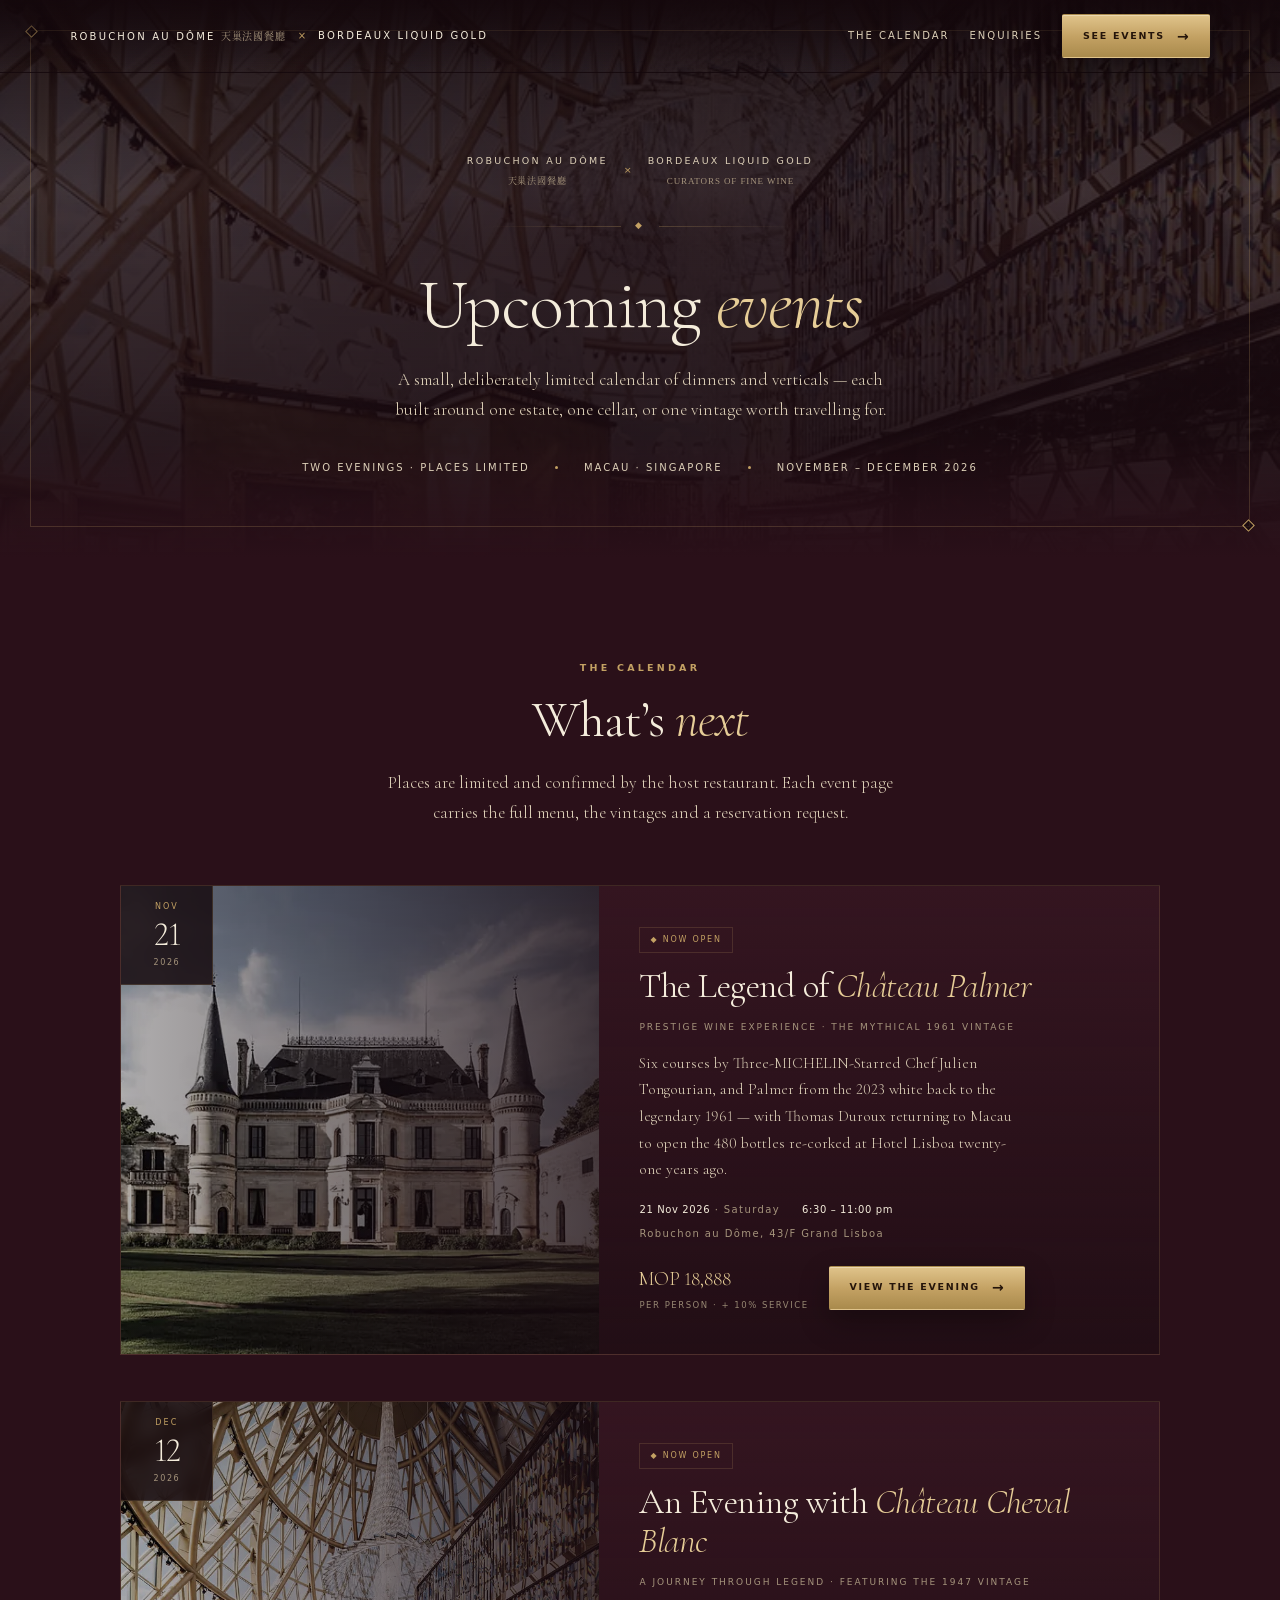
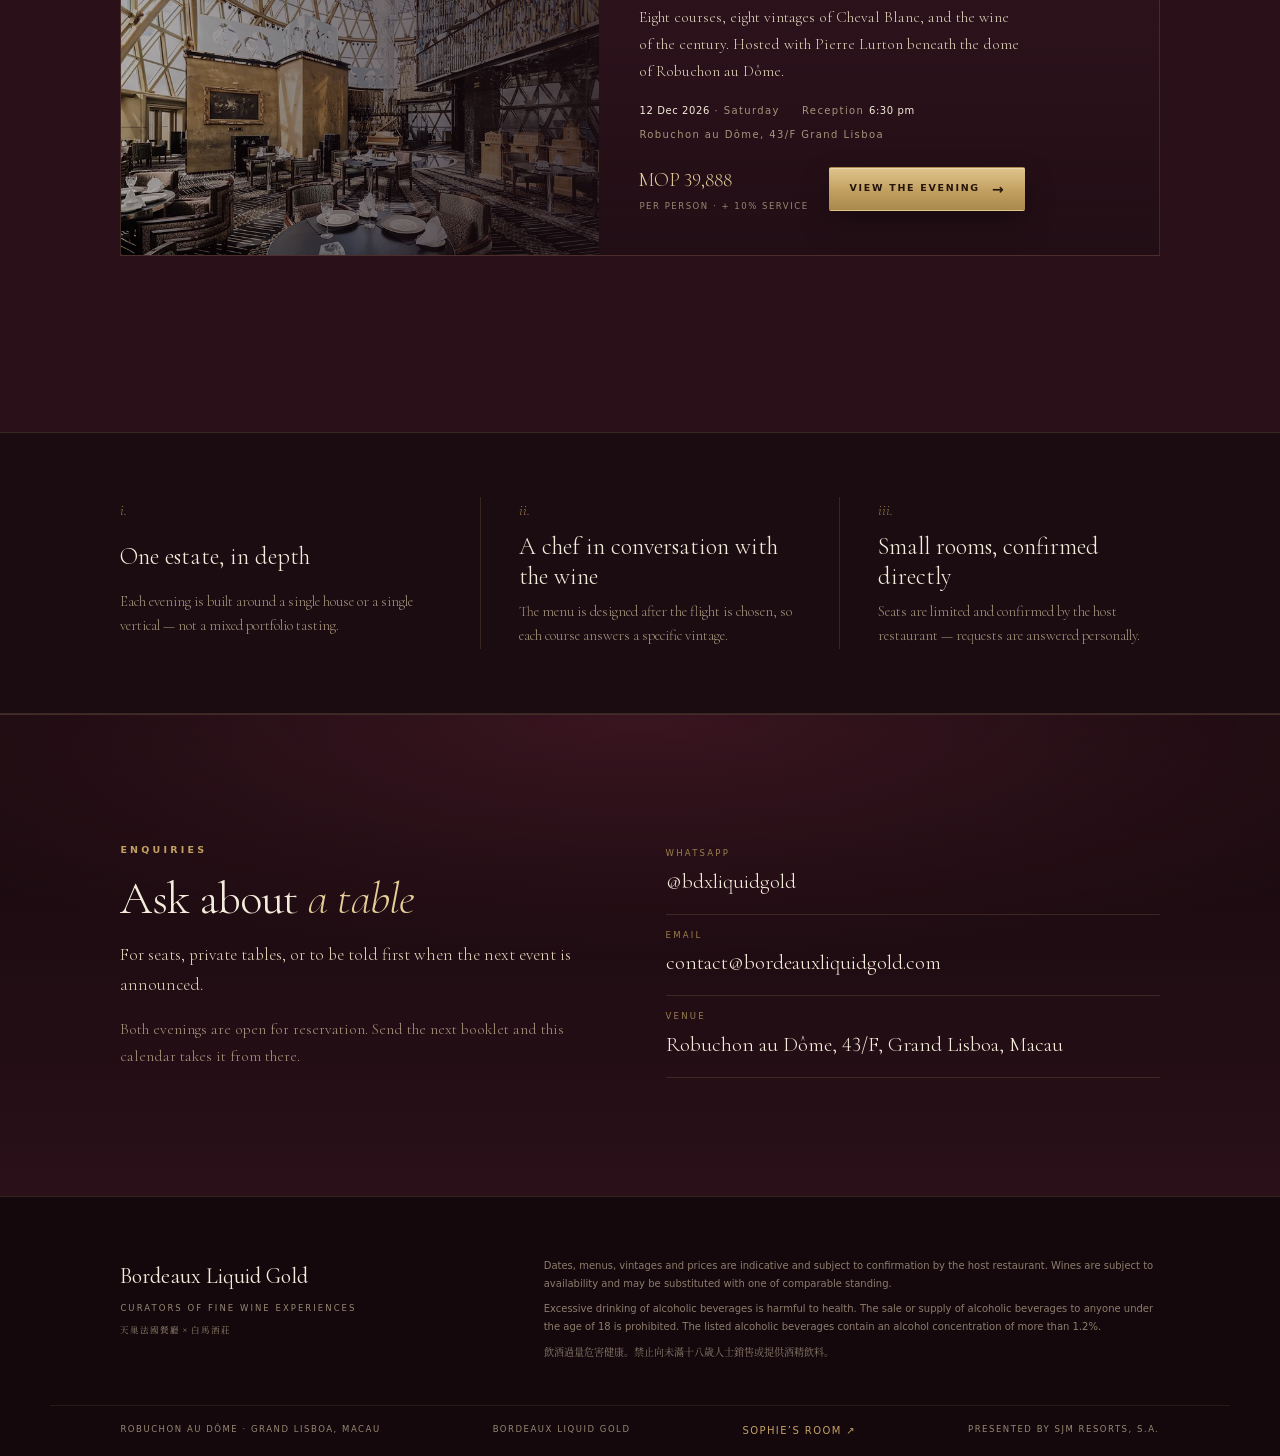
==== events/index.html @ 68641dd2 "Add files via upload" ====
<!doctype html>
<html lang="en">
<head>
<meta charset="utf-8">
<meta name="viewport" content="width=device-width, initial-scale=1">
<meta name="theme-color" content="#14080c">
<title>Upcoming Events · Robuchon au Dôme × Bordeaux Liquid Gold</title>
<meta name="description" content="Dinners, verticals and winemaker evenings — the upcoming calendar from Robuchon au Dôme and Bordeaux Liquid Gold.">
<script>document.documentElement.classList.add('js');</script>
<style>/* ==========================================================================
   Upcoming Events — index
   Robuchon au Dôme × Bordeaux Liquid Gold
   Shares the palette, type and rhythm of the individual event pages.
   ========================================================================== */

@font-face {
  font-family: "Cormorant";
  src: url([data-uri]) format("woff2");
  font-weight: 300 700;
  font-style: normal;
  font-display: swap;
}
@font-face {
  font-family: "Cormorant";
  src: url([data-uri]) format("woff2");
  font-weight: 300 700;
  font-style: italic;
  font-display: swap;
}

@font-face {
  font-family: "Ornaments";
  src: url([data-uri]) format("woff2");
  font-weight: 400;
  font-display: block;
}
@font-face {
  font-family: "CJKSans";
  src: url([data-uri]) format("woff2");
  font-weight: 400;
  font-display: swap;
}


:root {
  --noir: #14080c;
  --ink: #1b0c12;
  --burg: #2a1019;
  --burg-2: #341520;
  --burg-3: #46202c;
  --wine: #5e2233;

  --gold: #c3a163;
  --gold-bright: #e6cd97;
  --gold-dim: #9a7f4c;
  --gold-faint: rgba(195, 161, 99, .28);
  --gold-hair: rgba(195, 161, 99, .18);

  --cream: #f4ecdb;
  --cream-2: #ddd0b8;
  --dim: #a5947c;
  --dim-2: #968772;   /* was #7d6f5e — raised to meet AA (4.8–5.5:1) on the dark grounds */

  --display: "Cormorant", "Ornaments", "Didot", "Bodoni 72", "Iowan Old Style", "Baskerville", Georgia, serif;
  --serif: "Cormorant", "Ornaments", "Iowan Old Style", "Palatino Linotype", Georgia, serif;
  --sans: ui-sans-serif, system-ui, -apple-system, "Segoe UI", Helvetica, Arial, sans-serif;
  --cjk: "CJKSans", "Songti SC", "Noto Serif CJK SC", "PingFang SC", "Microsoft YaHei", serif;

  --ease: cubic-bezier(.22, .61, .36, 1);
  --gut: clamp(20px, 5.5vw, 88px);
  --measure: 1180px;
}

* { box-sizing: border-box; }
html { scroll-behavior: smooth; }
body {
  margin: 0;
  background: var(--burg);
  color: var(--cream);
  font-family: var(--serif);
  font-size: 18px; line-height: 1.75; font-weight: 300;
  font-variant-numeric: lining-nums;
  font-feature-settings: "lnum" 1, "onum" 0;
  -webkit-font-smoothing: antialiased;
  font-kerning: normal;
  font-variant-ligatures: common-ligatures contextual;
  font-optical-sizing: auto;
  text-rendering: optimizeLegibility;
  overflow-x: hidden;
}
img, svg { display: block; max-width: 100%; }
a { color: inherit; text-decoration: none; }
button { font: inherit; color: inherit; cursor: pointer; }
::selection { background: var(--gold); color: var(--noir); }
:focus-visible { outline: 2px solid var(--gold-bright); outline-offset: 3px; }

.skip {
  position: fixed; z-index: 120; top: 12px; left: 14px;
  transform: translateY(-180%); padding: 12px 18px;
  background: var(--gold); color: var(--noir);
  font-family: var(--sans); font-size: 12px; font-weight: 700;
  transition: transform .2s var(--ease);
}
.skip:focus-visible { transform: translateY(0); }

/* ---------- type ---------- */
.eyebrow {
  margin: 0; font-family: var(--sans); font-size: 9.5px; font-weight: 600;
  letter-spacing: .34em; text-transform: uppercase; color: var(--gold);
}
.display {
  margin: 0; font-family: var(--display); font-weight: 300;
  line-height: 1.05; letter-spacing: -.018em; color: var(--cream);
}
.display em { font-style: italic; color: var(--gold-bright); }
.lede { margin: 0; font-size: clamp(17px, 1.35vw, 20px); line-height: 1.72; color: var(--cream-2); }
.rule { display: flex; align-items: center; justify-content: center; gap: 14px; color: var(--gold); }
.rule::before, .rule::after {
  content: ""; height: 1px; flex: 1; max-width: 130px;
  background: linear-gradient(90deg, transparent, var(--gold-faint));
}
.rule::after { background: linear-gradient(270deg, transparent, var(--gold-faint)); }
.rule span { font-size: 9px; letter-spacing: .3em; }

/* ---------- masthead ---------- */
.masthead {
  position: fixed; inset: 0 0 auto; z-index: 100;
  display: flex; align-items: center; justify-content: space-between; gap: 18px;
  padding: 14px var(--gut);
  background: linear-gradient(180deg, rgba(20, 8, 12, .86), rgba(20, 8, 12, 0));
  transition: background .4s var(--ease), border-color .4s var(--ease);
  border-bottom: 1px solid transparent;
}
.masthead.is-stuck {
  background: rgba(20, 8, 12, .93);
  -webkit-backdrop-filter: blur(16px) saturate(120%);
  backdrop-filter: blur(16px) saturate(120%);
  border-bottom-color: var(--gold-hair);
}
.brand {
  display: flex; align-items: center; gap: 12px;
  font-family: var(--sans); font-size: 10px; letter-spacing: .22em;
  text-transform: uppercase; color: var(--cream); min-width: 0;
}
.brand em { font-style: normal; color: var(--gold); letter-spacing: 0; }
.brand .cjk { font-family: var(--cjk); letter-spacing: .08em; color: var(--dim); }
.masthead-right { display: flex; align-items: center; gap: 20px; flex: 0 0 auto; }
.masthead-link {
  font-family: var(--sans); font-size: 10px; letter-spacing: .2em; text-transform: uppercase;
  color: var(--cream-2); padding: 8px 0; border-bottom: 1px solid transparent;
  transition: color .25s, border-color .25s;
}
.masthead-link:hover { color: var(--gold-bright); border-bottom-color: var(--gold); }

.btn {
  display: inline-flex; align-items: center; justify-content: center; gap: 12px;
  min-height: 52px; padding: 0 30px;
  border: 1px solid transparent; border-radius: 2px;
  font-family: var(--sans); font-size: 10.5px; font-weight: 600;
  letter-spacing: .2em; text-transform: uppercase;
  transition: transform .22s var(--ease), background .25s var(--ease), color .25s var(--ease), border-color .25s var(--ease), box-shadow .3s var(--ease);
}
.btn-gold {
  background: linear-gradient(180deg, #e0c48b, #c3a163 52%, #a98a4c); color: #24140a;
  box-shadow: 0 12px 30px rgba(0, 0, 0, .3), inset 0 1px 0 rgba(255,255,255,.32);
}
.btn-gold:hover { transform: translateY(-1px); box-shadow: 0 18px 40px rgba(0,0,0,.38), inset 0 1px 0 rgba(255,255,255,.45); }
.btn-ghost { color: var(--cream); border-color: rgba(195, 161, 99, .42); background: rgba(255,255,255,.02); }
.btn-ghost:hover { border-color: var(--gold); color: var(--gold-bright); background: rgba(195,161,99,.08); }
.btn-sm { min-height: 44px; padding: 0 20px; font-size: 9.5px; letter-spacing: .18em; }
.btn-arrow { font-size: 14px; letter-spacing: 0; }

/* ---------- hero ---------- */
.hero {
  position: relative; overflow: hidden; isolation: isolate;
  padding: clamp(120px, 17vh, 200px) var(--gut) clamp(60px, 9vh, 110px);
  text-align: center;
}
.hero-bg { position: absolute; inset: 0; z-index: -2; }
.hero-bg img {
  width: 100%; height: 100%; object-fit: cover; object-position: 50% 44%;
  filter: saturate(.6) contrast(1.04) brightness(.62);
}
.hero-veil {
  position: absolute; inset: 0; z-index: -1;
  background:
    linear-gradient(180deg, rgba(20,8,12,.9) 0%, rgba(30,12,18,.62) 34%, rgba(26,10,16,.86) 78%, var(--burg) 100%),
    radial-gradient(72% 54% at 50% 44%, rgba(20,8,12,.6), rgba(20,8,12,.2) 70%);
}
.hero-frame {
  position: absolute; inset: clamp(16px, 2.4vw, 30px);
  border: 1px solid rgba(195, 161, 99, .22); pointer-events: none;
}
.hero-frame::before, .hero-frame::after {
  content: ""; position: absolute; width: 7px; height: 7px;
  border: 1px solid var(--gold); background: rgba(20, 8, 12, .6); transform: rotate(45deg);
}
.hero-frame::before { top: -4px; left: -4px; }
.hero-frame::after { bottom: -4px; right: -4px; }
.hero-inner { position: relative; max-width: 880px; margin: 0 auto; }
.hero-lockup {
  display: flex; flex-wrap: wrap; align-items: center; justify-content: center; gap: 8px 16px;
  font-family: var(--sans); font-size: 9.5px; letter-spacing: .24em; text-transform: uppercase;
  color: var(--cream-2);
}
.hero-lockup .x { color: var(--gold); letter-spacing: 0; }
.hero-lockup .cjk { font-family: var(--cjk); letter-spacing: .1em; color: var(--dim); display: block; font-size: 9px; margin-top: 3px; }
.hero h1 {
  margin: clamp(22px, 3vw, 34px) 0 clamp(16px, 2vw, 24px);
  font-family: var(--display); font-weight: 300;
  font-size: clamp(34px, 5.6vw, 76px); line-height: 1.02; letter-spacing: -.02em;
  text-wrap: balance;
}
.hero h1 em { font-style: italic; color: var(--gold-bright); }
.hero .lede { max-width: 56ch; margin: 0 auto; }
.hero-meta {
  margin-top: clamp(24px, 3vw, 34px);
  display: flex; flex-wrap: wrap; align-items: center; justify-content: center;
  gap: 10px clamp(14px, 2vw, 26px);
  font-family: var(--sans); font-size: 10px; letter-spacing: .2em; text-transform: uppercase;
  color: var(--cream-2);
}
.hero-meta .dot { width: 3px; height: 3px; border-radius: 50%; background: var(--gold); }

/* ---------- section ---------- */
.section {
  max-width: var(--measure); margin: 0 auto;
  padding: clamp(56px, 8vw, 110px) var(--gut);
}
.section-head { max-width: 720px; margin: 0 auto clamp(34px, 4.6vw, 58px); text-align: center; }
.section-head h2 { margin: 18px 0 0; font-size: clamp(30px, 4vw, 52px); }
.section-head .lede { margin: 20px auto 0; max-width: 58ch; }

/* ---------- event cards ---------- */
.events { display: grid; gap: clamp(26px, 3.6vw, 46px); }

.event {
  position: relative;
  display: grid; grid-template-columns: minmax(0, .92fr) minmax(0, 1.08fr);
  border: 1px solid var(--gold-hair);
  background: linear-gradient(180deg, var(--burg-2), rgba(27, 12, 18, .55));
  transition: border-color .35s var(--ease), transform .35s var(--ease), box-shadow .35s var(--ease);
  overflow: hidden;
}
.event:hover { border-color: var(--gold-faint); transform: translateY(-2px); box-shadow: 0 30px 70px rgba(0, 0, 0, .38); }
.event-media { position: relative; min-height: clamp(220px, 26vw, 340px); overflow: hidden; }
.event-media img {
  width: 100%; height: 100%; object-fit: cover;
  filter: saturate(.66) contrast(1.04) brightness(.8);
  transition: transform 1s var(--ease);
}
.event:hover .event-media img { transform: scale(1.04); }
.event-media::after {
  content: ""; position: absolute; inset: 0;
  background: linear-gradient(90deg, rgba(20,8,12,.15), rgba(27,12,18,.75));
}
.event-date {
  position: absolute; z-index: 2; top: 0; left: 0;
  background: rgba(20, 8, 12, .82);
  -webkit-backdrop-filter: blur(8px); backdrop-filter: blur(8px);
  border-right: 1px solid var(--gold-hair); border-bottom: 1px solid var(--gold-hair);
  padding: 14px 20px; text-align: center; min-width: 92px;
}
.event-date .m {
  display: block; font-family: var(--sans); font-size: 8px; letter-spacing: .26em;
  text-transform: uppercase; color: var(--gold); margin-bottom: 4px;
}
.event-date .d {
  display: block; font-family: var(--display); font-size: 34px; line-height: 1;
  color: var(--cream); letter-spacing: -.02em;
}
.event-date .y {
  display: block; font-family: var(--sans); font-size: 8px; letter-spacing: .2em;
  color: var(--dim); margin-top: 4px;
}
.event-body {
  padding: clamp(24px, 3.2vw, 42px);
  display: flex; flex-direction: column; justify-content: center; gap: 14px;
}
.event-tag {
  display: inline-flex; align-items: center; gap: 8px; align-self: flex-start;
  font-family: var(--sans); font-size: 8px; letter-spacing: .22em; text-transform: uppercase;
  color: var(--gold); border: 1px solid var(--gold-hair); padding: 5px 10px;
}
.event-title {
  margin: 0; font-family: var(--display); font-weight: 300;
  font-size: clamp(24px, 2.8vw, 38px); line-height: 1.08; letter-spacing: -.015em; color: var(--cream);
}
.event-title em { font-style: italic; color: var(--gold-bright); }
.event-sub {
  margin: 0; font-family: var(--sans); font-size: 9px; letter-spacing: .22em;
  text-transform: uppercase; color: var(--dim);
}
.event-copy { margin: 0; color: var(--cream-2); font-size: 15.5px; line-height: 1.72; max-width: 48ch; }
.event-facts {
  display: flex; flex-wrap: wrap; gap: 6px 22px; margin: 4px 0 0;
  font-family: var(--sans); font-size: 10px; letter-spacing: .14em; color: var(--dim);
}
.event-facts b { color: var(--cream); font-weight: 500; letter-spacing: .06em; }
.event-cta { display: flex; flex-wrap: wrap; align-items: center; gap: 14px 20px; margin-top: 6px; }
.event-price { font-family: var(--display); font-size: 19px; color: var(--gold-pale, var(--gold-bright)); }
.event-price small { display: block; font-family: var(--sans); font-size: 8.5px; letter-spacing: .18em; text-transform: uppercase; color: var(--dim-2); margin-top: 3px; }

/* placeholder card for the second event */
.event.is-pending {
  border-style: dashed; border-color: rgba(195, 161, 99, .26);
  background: linear-gradient(180deg, rgba(52, 21, 32, .34), rgba(20, 8, 12, .34));
}
.event.is-pending:hover { transform: none; box-shadow: none; border-color: rgba(195, 161, 99, .4); }
.event-placeholder {
  display: grid; place-items: center; min-height: clamp(220px, 26vw, 340px);
  background:
    radial-gradient(circle at 50% 45%, rgba(195, 161, 99, .12), transparent 62%),
    repeating-linear-gradient(45deg, rgba(195,161,99,.03) 0 2px, transparent 2px 9px);
  border-right: 1px solid var(--gold-hair);
}
.event-placeholder .mono {
  width: 74px; height: 74px; border: 1px solid var(--gold-faint); border-radius: 50%;
  display: grid; place-items: center; color: var(--gold); font-size: 22px;
  position: relative;
}
.event-placeholder .mono::after {
  content: ""; position: absolute; inset: 5px; border: 1px solid var(--gold-hair); border-radius: 50%;
}
.event-placeholder .mono-cap {
  position: absolute; bottom: clamp(20px, 3vw, 32px); left: 0; right: 0; text-align: center;
  font-family: var(--sans); font-size: 8px; letter-spacing: .26em; text-transform: uppercase; color: var(--dim-2);
}
.event-placeholder-wrap { position: relative; }

/* ---------- what to expect ---------- */
.expect { border-top: 1px solid var(--gold-hair); border-bottom: 1px solid var(--gold-hair); background: var(--ink); }
.expect-in {
  max-width: var(--measure); margin: 0 auto;
  padding: clamp(40px, 5vw, 66px) var(--gut);
  display: grid; grid-template-columns: repeat(3, minmax(0, 1fr)); gap: clamp(20px, 3vw, 44px);
}
.expect-item { display: grid; gap: 8px; }
.expect-item + .expect-item { border-left: 1px solid var(--gold-hair); padding-left: clamp(20px, 3vw, 44px); }
.expect-item .n {
  font-family: var(--display); font-size: 15px; font-style: italic; color: var(--gold-dim);
}
.expect-item h3 {
  margin: 0; font-family: var(--display); font-weight: 300;
  font-size: clamp(19px, 1.9vw, 24px); color: var(--cream); line-height: 1.25;
}
.expect-item p { margin: 0; font-size: 14.5px; line-height: 1.7; color: var(--dim); }

/* ---------- contact band ---------- */
.contact {
  background:
    radial-gradient(120% 80% at 50% 0%, rgba(94, 34, 51, .5), transparent 62%),
    linear-gradient(180deg, var(--noir), var(--burg));
  border-top: 1px solid var(--gold-hair);
}
.contact-in {
  max-width: var(--measure); margin: 0 auto;
  padding: clamp(56px, 8vw, 100px) var(--gut);
  display: grid; grid-template-columns: minmax(0, 1fr) minmax(0, 1fr);
  gap: clamp(28px, 4vw, 60px); align-items: center;
}
.contact-rows { border-top: 0; }
.contact-row { display: grid; gap: 3px; padding: 13px 0; border-bottom: 1px solid var(--gold-hair); }
.contact-row dt {
  font-family: var(--sans); font-size: 8.5px; letter-spacing: .26em;
  text-transform: uppercase; color: var(--gold-dim);
}
.contact-row dd { margin: 0; font-family: var(--display); font-size: clamp(17px, 1.7vw, 21px); color: var(--cream); }
.contact-row dd a:hover { color: var(--gold-bright); }

/* ---------- footer ---------- */
.foot { background: var(--noir); border-top: 1px solid var(--gold-hair); }
.foot-in {
  max-width: var(--measure); margin: 0 auto;
  padding: clamp(38px, 5vw, 60px) var(--gut) clamp(26px, 3vw, 38px);
  display: grid; grid-template-columns: minmax(0, 1fr) minmax(0, 1.6fr); gap: clamp(22px, 3vw, 44px);
}
.foot-brand b { display: block; font-family: var(--display); font-weight: 400; font-size: 22px; color: var(--cream); }
.foot-brand span {
  display: block; font-family: var(--sans); font-size: 8.5px; letter-spacing: .24em;
  text-transform: uppercase; color: var(--dim-2); margin-top: 6px;
}
.legal { font-family: var(--sans); font-size: 10px; line-height: 1.85; color: #8d7c6c; }
.legal p { margin: 0 0 6px; }
.legal .cjk { font-family: var(--cjk); }
.foot-jump {
  color: var(--gold);
  letter-spacing: .14em;
  text-transform: uppercase;
  font-size: 10px;
}
.foot-jump:hover { border-bottom: 1px solid currentColor; }

.foot-bar {
  border-top: 1px solid rgba(195, 161, 99, .12);
  max-width: var(--measure); margin: 0 auto; padding: 16px var(--gut);
  display: flex; flex-wrap: wrap; gap: 8px 20px; justify-content: space-between;
  font-family: var(--sans); font-size: 8.5px; letter-spacing: .18em; text-transform: uppercase; color: var(--dim-2);
}

/* ---------- reveal ---------- */
.js .reveal { opacity: 0; transform: translateY(18px); transition: opacity .9s var(--ease), transform .9s var(--ease); }
.js .reveal.in { opacity: 1; transform: none; }
.js .reveal.d1 { transition-delay: .09s; }

/* ---------- responsive ---------- */
@media (max-width: 900px) {
  .event { grid-template-columns: minmax(0, 1fr); }
  .event-media { min-height: 210px; }
  .event-placeholder { border-right: 0; border-bottom: 1px solid var(--gold-hair); min-height: 200px; }
  .event-media::after { background: linear-gradient(180deg, rgba(27,12,18,.1), rgba(27,12,18,.6)); }
  .expect-in { grid-template-columns: minmax(0, 1fr); gap: 24px; }
  .expect-item + .expect-item { border-left: 0; padding-left: 0; border-top: 1px solid var(--gold-hair); padding-top: 20px; }
  .contact-in { grid-template-columns: minmax(0, 1fr); }
  .foot-in { grid-template-columns: minmax(0, 1fr); }
}

@media (max-width: 620px) {
  .masthead { padding: 12px var(--gut); }
  .masthead-link { display: none; }
  .brand { font-size: 8.5px; letter-spacing: .12em; overflow: hidden; }
  .brand .cjk { display: none; }
  .hero { padding-top: 108px; }
  .hero-lockup { font-size: 8.5px; letter-spacing: .18em; }
  .event-body { padding: 22px 20px 26px; }
  .event-date { padding: 10px 14px; min-width: 76px; }
  .event-date .d { font-size: 27px; }
  .event-cta .btn { width: 100%; }
  .foot-bar { flex-direction: column; }
}

@media (prefers-reduced-motion: reduce) {
  html { scroll-behavior: auto; }
  .js .reveal { opacity: 1; transform: none; transition: none; }
  *, *::before, *::after { animation-duration: .001ms !important; transition-duration: .001ms !important; }
}

.events-more {
  margin: clamp(6px, 1vw, 12px) 0 0; text-align: center;
  font-family: var(--sans); font-size: 9px; letter-spacing: .24em;
  text-transform: uppercase; color: var(--dim-2);
}
</style>

<!-- Share card: what appears when the link is pasted into WhatsApp, WeChat,
     Instagram, LinkedIn, Facebook or X. The og:image files live in social/. -->
<meta property="og:type" content="website">
<meta property="og:site_name" content="Bordeaux Liquid Gold">
<meta property="og:title" content="Two Evenings beneath the Dome · Robuchon au Dôme × Bordeaux Liquid Gold">
<meta property="og:description" content="Château Palmer and the 1961 vintage, 21 November 2026. Château Cheval Blanc and the 1947, 12 December 2026. Two rare verticals beneath the dome of Macau's only three-MICHELIN-starred restaurant.">
<meta property="og:url" content="https://sophie.bordeauxliquidgold.com/events/">
<meta property="og:image" content="https://sophie.bordeauxliquidgold.com/events/og-events.png">
<meta property="og:image:width" content="1200">
<meta property="og:image:height" content="630">
<meta property="og:image:type" content="image/png">
<meta property="og:image:alt" content="Two Evenings beneath the Dome — Château Palmer, 21 November, and Château Cheval Blanc, 12 December, Robuchon au Dôme, Grand Lisboa, Macau">
<meta property="og:locale" content="en_GB">
<meta name="twitter:card" content="summary_large_image">
<meta name="twitter:title" content="Two Evenings beneath the Dome · Robuchon au Dôme × Bordeaux Liquid Gold">
<meta name="twitter:description" content="Château Palmer and the 1961 vintage, 21 November 2026. Château Cheval Blanc and the 1947, 12 December 2026. Two rare verticals beneath the dome of Macau's only three-MICHELIN-starred restaurant.">
<meta name="twitter:image" content="https://sophie.bordeauxliquidgold.com/events/og-events.png">
</head>
<body>

<a class="skip" href="#events">Skip to events</a>

<header class="masthead" id="masthead">
  <a class="brand" href="#top" aria-label="Upcoming events, top of page">
    <span>Robuchon au Dôme <span class="cjk">天巢法國餐廳</span></span>
    <em aria-hidden="true">×</em>
    <span>Bordeaux Liquid Gold</span>
  </a>
  <div class="masthead-right">
    <a class="masthead-link" href="#events">The Calendar</a>
    <a class="masthead-link" href="#contact">Enquiries</a>
    <a class="btn btn-gold btn-sm" href="#events">See events <span class="btn-arrow" aria-hidden="true">→</span></a>
  </div>
</header>

<!-- ============================== HERO ============================== -->
<section class="hero" id="top" aria-labelledby="pageTitle">
  <div class="hero-bg" aria-hidden="true">
    <img src="[data-uri]" alt="" fetchpriority="high" decoding="async">
  </div>
  <div class="hero-veil" aria-hidden="true"></div>
  <div class="hero-frame" aria-hidden="true"></div>

  <div class="hero-inner">
    <div class="hero-lockup">
      <span>Robuchon au Dôme<span class="cjk">天巢法國餐廳</span></span>
      <span class="x" aria-hidden="true">×</span>
      <span>Bordeaux Liquid Gold<span class="cjk">Curators of fine wine</span></span>
    </div>

    <div class="rule" style="margin:clamp(20px,3vw,30px) 0;" aria-hidden="true"><span>◆</span></div>

    <h1 id="pageTitle">Upcoming <em>events</em></h1>
    <p class="lede">A small, deliberately limited calendar of dinners and verticals — each built around one estate, one cellar, or one vintage worth travelling for.</p>

    <div class="hero-meta">
      <span>Two evenings · places limited</span>
      <span class="dot" aria-hidden="true"></span>
      <span>Macau · Singapore</span>
      <span class="dot" aria-hidden="true"></span>
      <span>November – December 2026</span>
    </div>
  </div>
</section>

<!-- ============================== EVENTS ============================== -->
<section class="section" id="events" aria-labelledby="eventsTitle">
  <div class="section-head reveal">
    <p class="eyebrow">The Calendar</p>
    <h2 class="display" id="eventsTitle">What’s <em>next</em></h2>
    <p class="lede">Places are limited and confirmed by the host restaurant. Each event page carries the full menu, the vintages and a reservation request.</p>
  </div>

  <div class="events">
    <!-- EVENT 1 — Château Palmer, 21 November 2026 -->
    <a class="event reveal" href="chateau-palmer-2026/">
      <div class="event-media">
        <div class="event-date" aria-hidden="true">
          <span class="m">Nov</span>
          <span class="d">21</span>
          <span class="y">2026</span>
        </div>
        <img src="[data-uri]" alt="Château Palmer, Margaux" loading="lazy" decoding="async">
      </div>
      <div class="event-body">
        <span class="event-tag">◆ Now open</span>
        <h3 class="event-title">The Legend of <em>Château Palmer</em></h3>
        <p class="event-sub">Prestige Wine Experience · the mythical 1961 vintage</p>
        <p class="event-copy">Six courses by Three-MICHELIN-Starred Chef Julien Tongourian, and Palmer from the 2023 white back to the legendary 1961 — with Thomas Duroux returning to Macau to open the 480 bottles re-corked at Hotel Lisboa twenty-one years ago.</p>
        <p class="event-facts">
          <span><b>21 Nov 2026</b> · Saturday</span>
          <span><b>6:30 – 11:00 pm</b></span>
          <span>Robuchon au Dôme, 43/F Grand Lisboa</span>
        </p>
        <div class="event-cta">
          <span class="event-price">MOP 18,888 <small>per person · + 10% service</small></span>
          <span class="btn btn-gold btn-sm">View the evening <span class="btn-arrow" aria-hidden="true">→</span></span>
        </div>
      </div>
    </a>

    <!-- EVENT 2 — Château Cheval Blanc, 12 December 2026 -->
    <a class="event reveal d1" href="cheval-blanc-2026/">
      <div class="event-media">
        <div class="event-date" aria-hidden="true">
          <span class="m">Dec</span>
          <span class="d">12</span>
          <span class="y">2026</span>
        </div>
        <img src="[data-uri]" alt="The gilded dome of Robuchon au Dôme, Grand Lisboa Macau" loading="lazy" decoding="async">
      </div>
      <div class="event-body">
        <span class="event-tag">◆ Now open</span>
        <h3 class="event-title">An Evening with <em>Château Cheval Blanc</em></h3>
        <p class="event-sub">A Journey Through Legend · featuring the 1947 vintage</p>
        <p class="event-copy">Eight courses, eight vintages of Cheval Blanc, and the wine of the century. Hosted with Pierre Lurton beneath the dome of Robuchon au Dôme.</p>
        <p class="event-facts">
          <span><b>12 Dec 2026</b> · Saturday</span>
          <span>Reception <b>6:30 pm</b></span>
          <span>Robuchon au Dôme, 43/F Grand Lisboa</span>
        </p>
        <div class="event-cta">
          <span class="event-price">MOP 39,888 <small>per person · + 10% service</small></span>
          <span class="btn btn-gold btn-sm">View the evening <span class="btn-arrow" aria-hidden="true">→</span></span>
        </div>
      </div>
    </a>

    <p class="events-more reveal">Further dates will be announced — ask to be told first.</p>
  </div>
</section>

<!-- ============================== WHAT TO EXPECT ============================== -->
<section class="expect" aria-labelledby="expectTitle">
  <div class="expect-in">
    <div class="expect-item reveal">
      <span class="n">i.</span>
      <h3 id="expectTitle">One estate, in depth</h3>
      <p>Each evening is built around a single house or a single vertical — not a mixed portfolio tasting.</p>
    </div>
    <div class="expect-item reveal d1">
      <span class="n">ii.</span>
      <h3>A chef in conversation with the wine</h3>
      <p>The menu is designed after the flight is chosen, so each course answers a specific vintage.</p>
    </div>
    <div class="expect-item reveal d1">
      <span class="n">iii.</span>
      <h3>Small rooms, confirmed directly</h3>
      <p>Seats are limited and confirmed by the host restaurant — requests are answered personally.</p>
    </div>
  </div>
</section>

<!-- ============================== CONTACT ============================== -->
<section class="contact" id="contact" aria-labelledby="contactTitle">
  <div class="contact-in">
    <div class="reveal">
      <p class="eyebrow">Enquiries</p>
      <h2 class="display" id="contactTitle" style="font-size:clamp(28px,3.6vw,46px);margin-top:16px;">Ask about <em>a table</em></h2>
      <p class="lede" style="margin-top:18px;">For seats, private tables, or to be told first when the next event is announced.</p>
      <p class="lede" style="margin-top:16px;font-size:15.5px;color:var(--dim);">Both evenings are open for reservation. Send the next booklet and this calendar takes it from there.</p>
    </div>

    <dl class="contact-rows reveal d1">
      <div class="contact-row">
        <dt>WhatsApp</dt>
        <dd><a href="https://wa.me/bdxliquidgold">@bdxliquidgold</a></dd>
      </div>
      <div class="contact-row">
        <dt>Email</dt>
        <dd><a href="mailto:contact@bordeauxliquidgold.com">contact@bordeauxliquidgold.com</a></dd>
      </div>

      <div class="contact-row">
        <dt>Venue</dt>
        <dd>Robuchon au Dôme, 43/F, Grand Lisboa, Macau</dd>
      </div>
    </dl>
  </div>
</section>

<!-- ============================== FOOTER ============================== -->
<footer class="foot">
  <div class="foot-in">
    <div>
      <div class="foot-brand">
        <b>Bordeaux Liquid Gold</b>
        <span>Curators of fine wine experiences</span>
        <span class="cjk" style="font-family:var(--cjk);letter-spacing:.1em;">天巢法國餐廳 × 白馬酒莊</span>
      </div>
    </div>
    <div class="legal">
      <p>Dates, menus, vintages and prices are indicative and subject to confirmation by the host restaurant. Wines are subject to availability and may be substituted with one of comparable standing.</p>
      <p>Excessive drinking of alcoholic beverages is harmful to health. The sale or supply of alcoholic beverages to anyone under the age of 18 is prohibited. The listed alcoholic beverages contain an alcohol concentration of more than 1.2%.</p>
      <p class="cjk">飲酒過量危害健康。禁止向未滿十八歲人士銷售或提供酒精飲料。</p>
    </div>
  </div>
  <div class="foot-bar">
    <span>Robuchon au Dôme · Grand Lisboa, Macau</span>
    <span>Bordeaux Liquid Gold</span>
    <a class="foot-jump" href="https://sophie.bordeauxliquidgold.com/">Sophie’s room <span aria-hidden="true">↗</span></a>
    <span>Presented by SJM Resorts, S.A.</span>
  </div>
</footer>

<script>
(function () {
  "use strict";
  var mast = document.getElementById("masthead");
  function onScroll() { mast.classList.toggle("is-stuck", window.scrollY > 30); }
  window.addEventListener("scroll", onScroll, { passive: true });
  onScroll();

  var els = Array.prototype.slice.call(document.querySelectorAll(".reveal"));
  if ("IntersectionObserver" in window) {
    var io = new IntersectionObserver(function (entries) {
      entries.forEach(function (e) {
        if (e.isIntersecting) { e.target.classList.add("in"); io.unobserve(e.target); }
      });
    }, { rootMargin: "0px 0px -6% 0px", threshold: 0.06 });
    els.forEach(function (el) { io.observe(el); });
  } else {
    els.forEach(function (el) { el.classList.add("in"); });
  }
})();
</script>
</body>
</html>
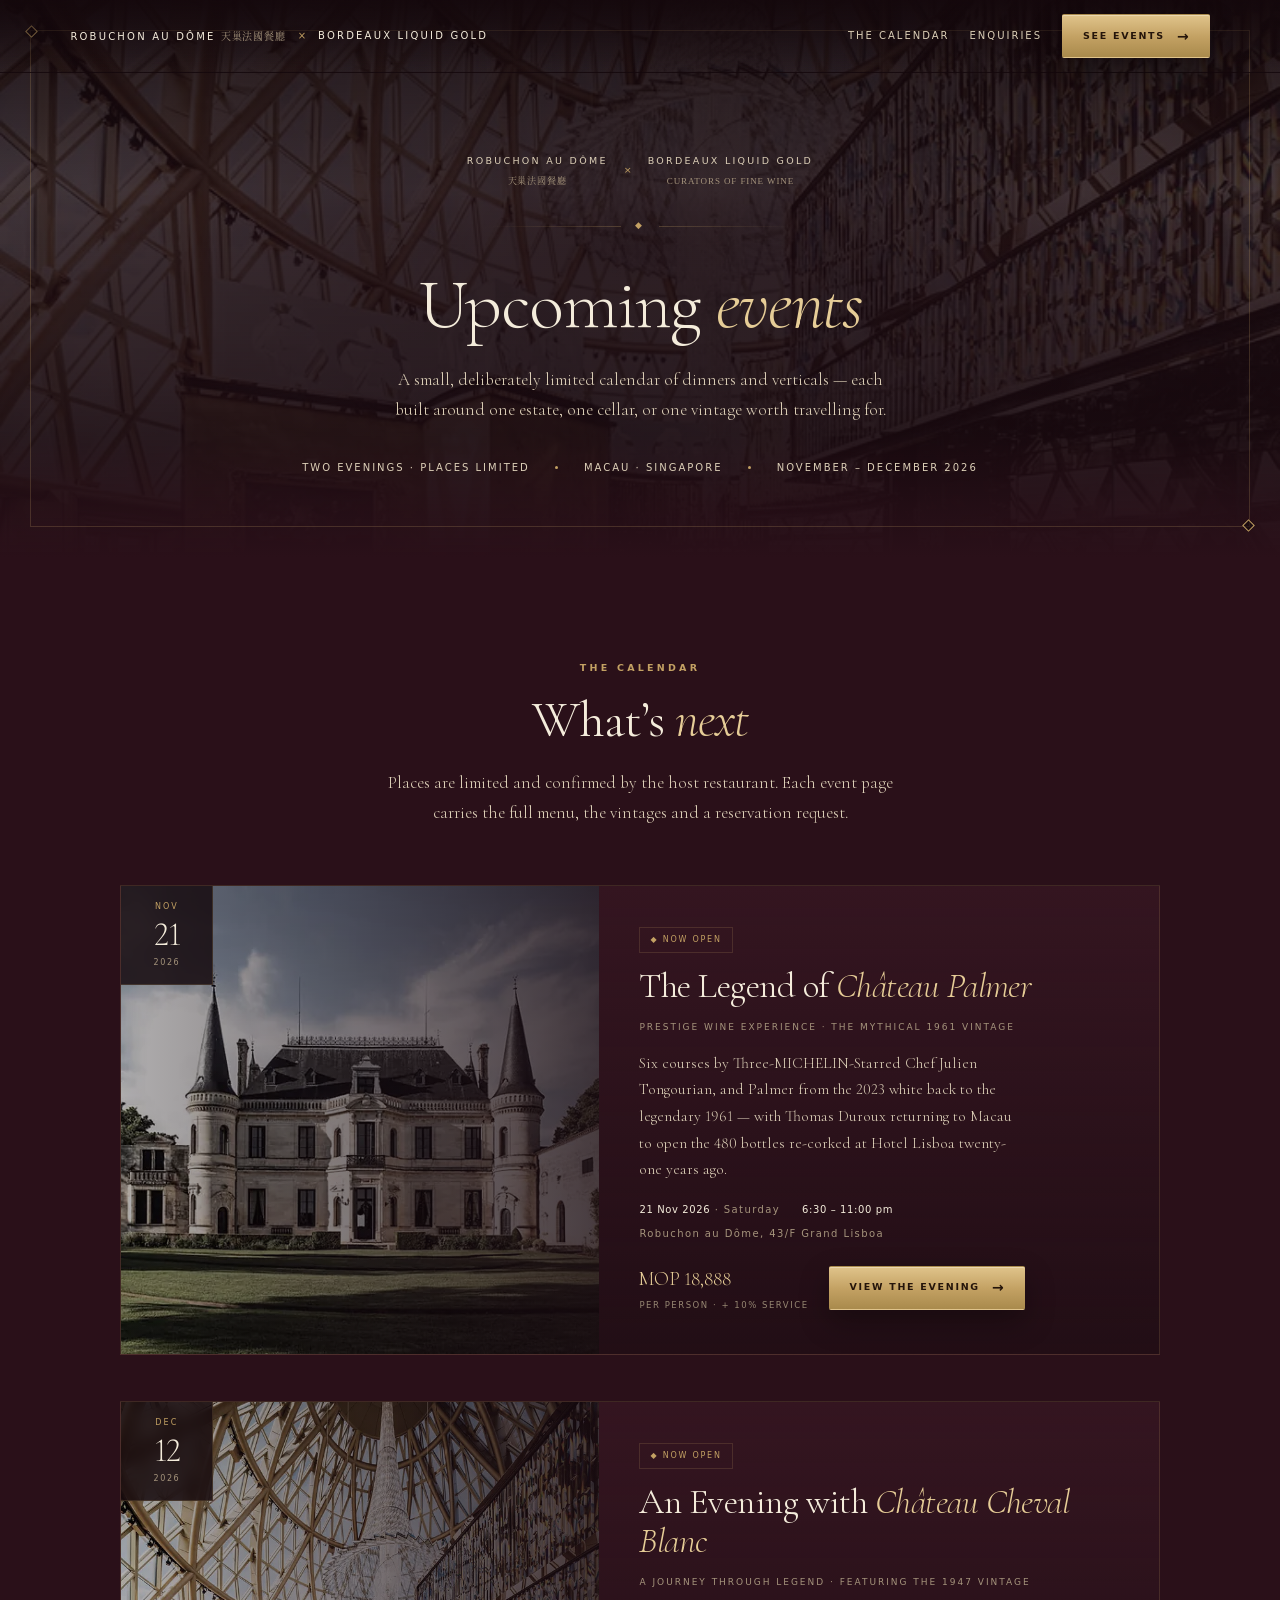
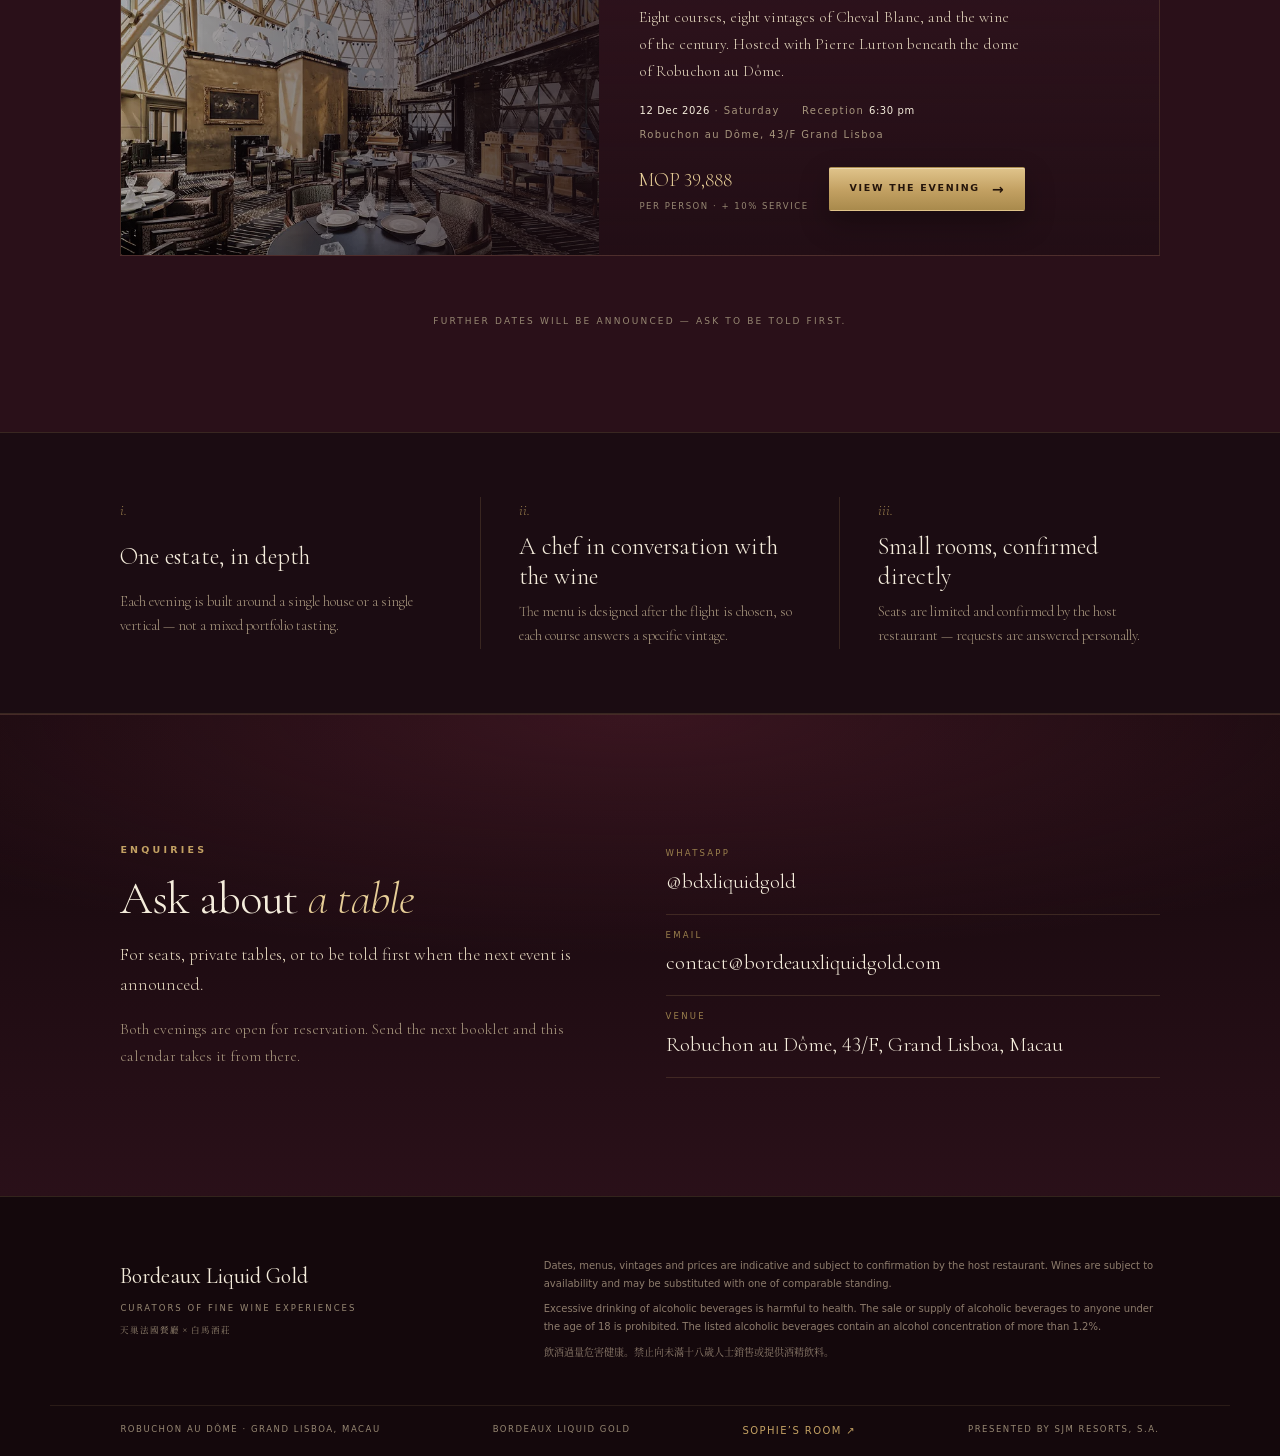
==== commit 2be78ae7: "Add files via upload" ====
--- a/events/index.html
+++ b/events/index.html
@@ -448,8 +448,8 @@
 <meta property="og:site_name" content="Bordeaux Liquid Gold">
 <meta property="og:title" content="Two Evenings beneath the Dome · Robuchon au Dôme × Bordeaux Liquid Gold">
 <meta property="og:description" content="Château Palmer and the 1961 vintage, 21 November 2026. Château Cheval Blanc and the 1947, 12 December 2026. Two rare verticals beneath the dome of Macau's only three-MICHELIN-starred restaurant.">
-<meta property="og:url" content="https://sophie.bordeauxliquidgold.com/events/">
-<meta property="og:image" content="https://sophie.bordeauxliquidgold.com/events/og-events.png">
+<meta property="og:url" content="https://events.bordeauxliquidgold.com/">
+<meta property="og:image" content="https://events.bordeauxliquidgold.com/og-events.png">
 <meta property="og:image:width" content="1200">
 <meta property="og:image:height" content="630">
 <meta property="og:image:type" content="image/png">
@@ -458,7 +458,7 @@
 <meta name="twitter:card" content="summary_large_image">
 <meta name="twitter:title" content="Two Evenings beneath the Dome · Robuchon au Dôme × Bordeaux Liquid Gold">
 <meta name="twitter:description" content="Château Palmer and the 1961 vintage, 21 November 2026. Château Cheval Blanc and the 1947, 12 December 2026. Two rare verticals beneath the dome of Macau's only three-MICHELIN-starred restaurant.">
-<meta name="twitter:image" content="https://sophie.bordeauxliquidgold.com/events/og-events.png">
+<meta name="twitter:image" content="https://events.bordeauxliquidgold.com/og-events.png">
 </head>
 <body>
 
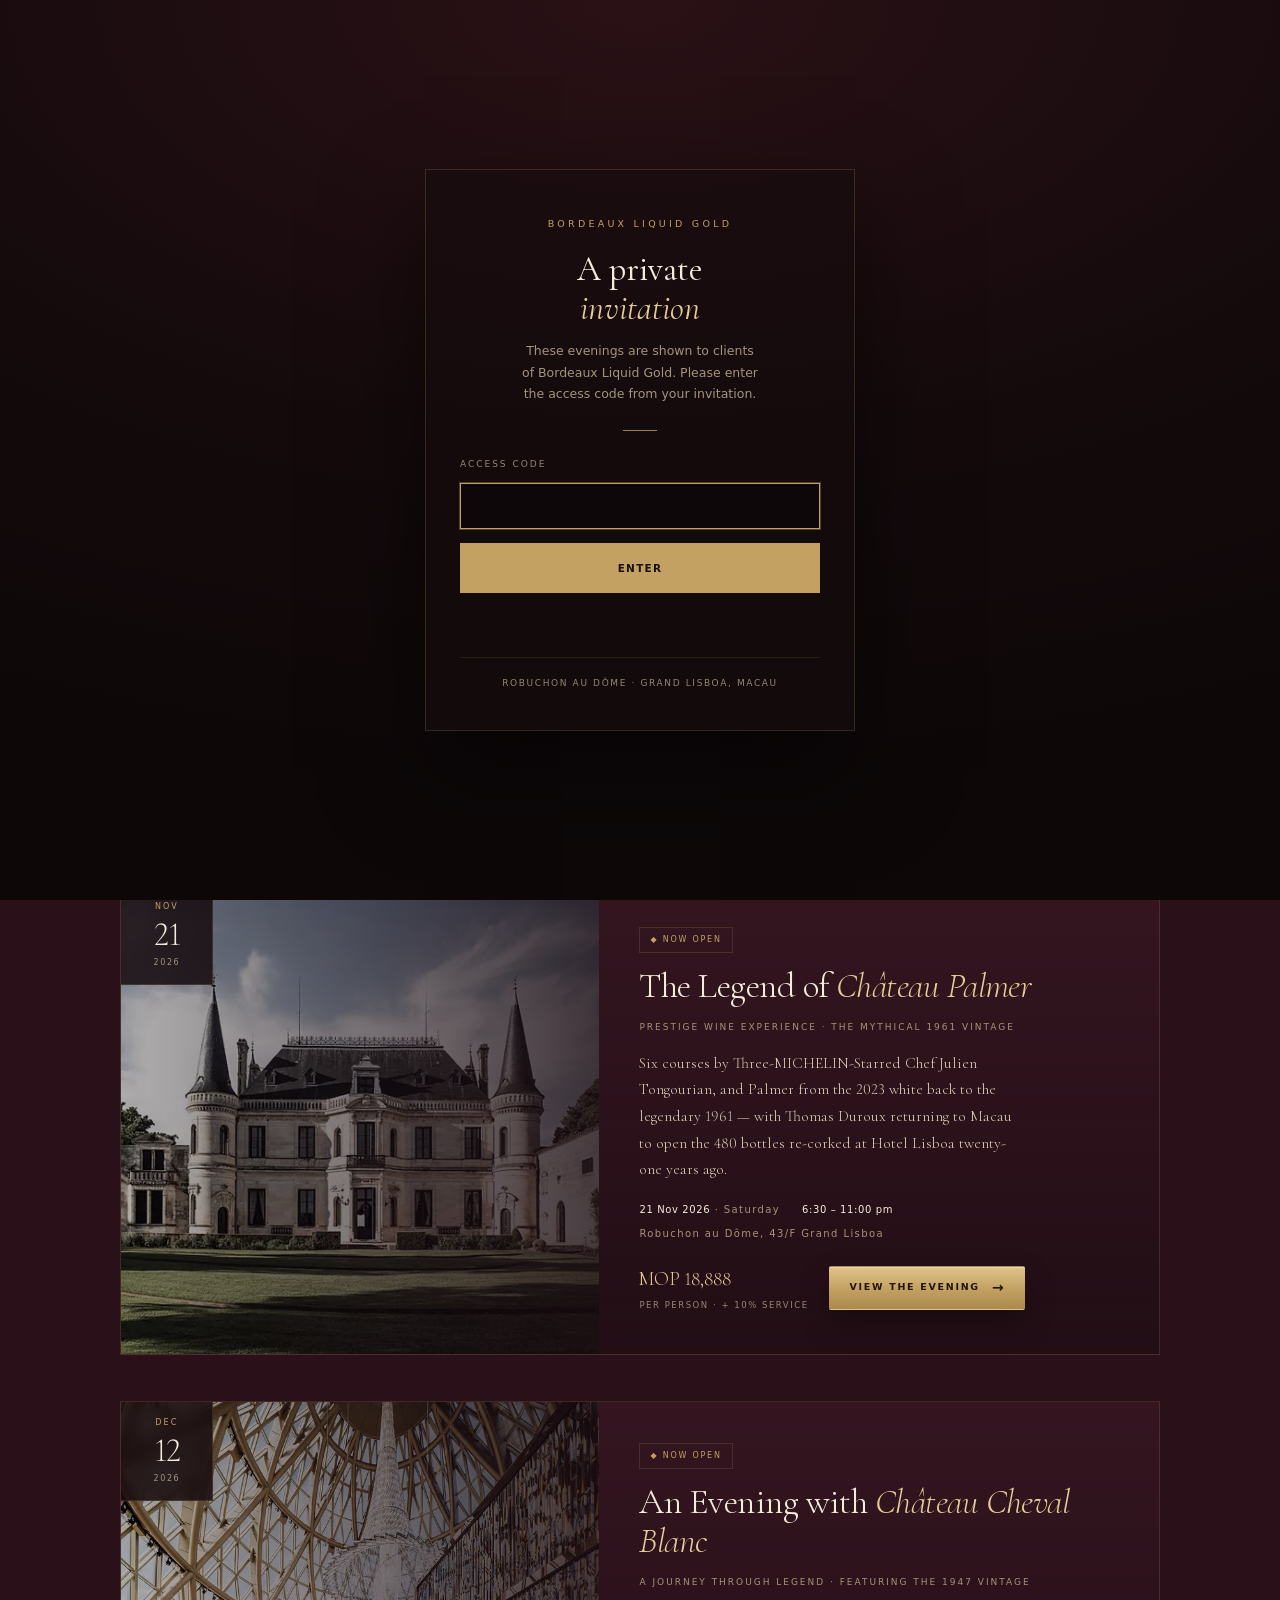
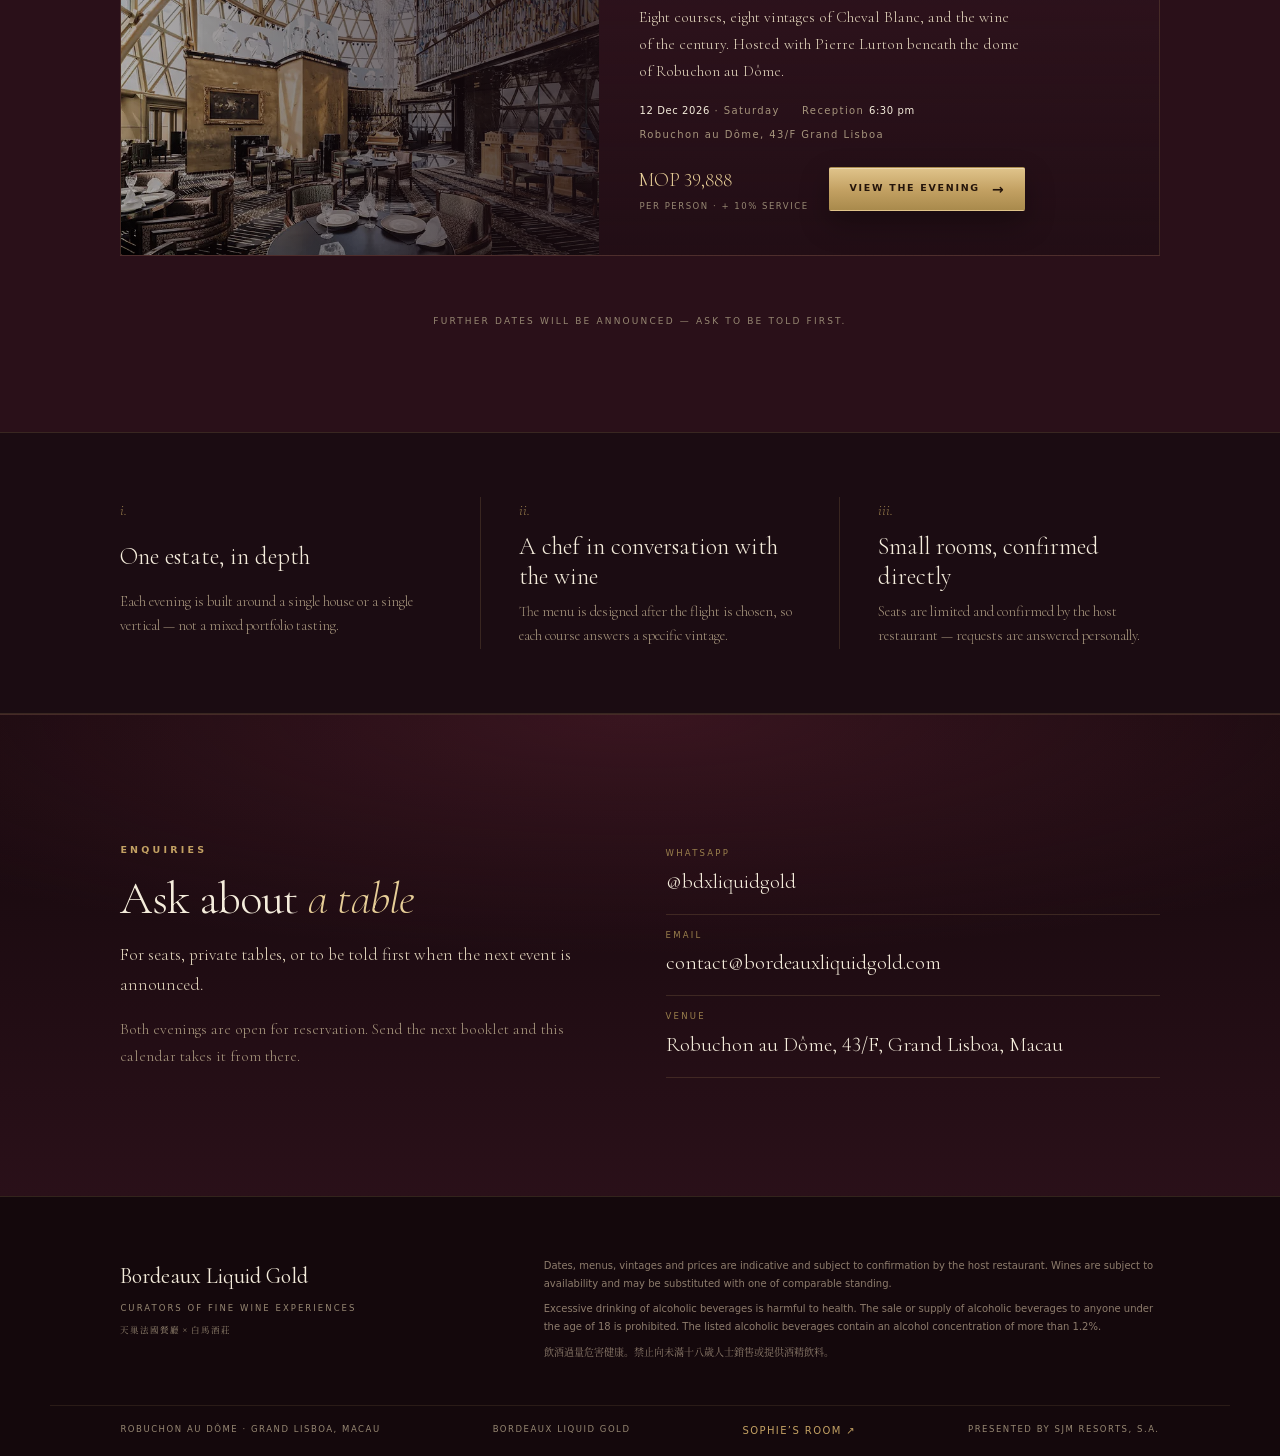
==== commit 918edb9f: "Add files via upload" ====
--- a/events/index.html
+++ b/events/index.html
@@ -440,6 +440,97 @@
   font-family: var(--sans); font-size: 9px; letter-spacing: .24em;
   text-transform: uppercase; color: var(--dim-2);
 }
+
+/* ---------- client access gate ---------- */
+.gate {
+  position: fixed; inset: 0; z-index: 300;
+  display: grid; place-items: center;
+  padding: 24px;
+  background:
+    radial-gradient(120% 90% at 50% 0%, #2a1116 0%, #140a0c 55%, #0d0708 100%);
+  color: var(--cream);
+  font-family: var(--sans);
+}
+.gate[hidden] { display: none; }
+body.gated { overflow: hidden; }
+
+.gate-card {
+  width: min(430px, 100%);
+  text-align: center;
+  border: 1px solid rgba(179, 149, 79, .22);
+  background: rgba(20, 12, 14, .55);
+  padding: 46px 34px 38px;
+  box-shadow: 0 40px 90px rgba(0, 0, 0, .5);
+}
+.gate-mark {
+  font-size: 9.5px; letter-spacing: .34em; text-transform: uppercase;
+  color: var(--gold); margin: 0 0 18px;
+}
+.gate-title {
+  font-family: var(--display); font-weight: 400;
+  font-size: clamp(27px, 5vw, 34px); line-height: 1.14;
+  margin: 0 0 12px; color: var(--cream);
+}
+.gate-title em { font-style: italic; color: var(--gold-bright); }
+.gate-copy {
+  font-size: 12.5px; line-height: 1.7; color: var(--dim);
+  margin: 0 auto 26px; max-width: 30ch;
+}
+.gate-rule {
+  width: 34px; height: 1px; background: var(--gold-dim);
+  margin: 0 auto 26px;
+}
+.gate-form { display: flex; flex-direction: column; gap: 10px; }
+.gate-label {
+  font-size: 9px; letter-spacing: .22em; text-transform: uppercase;
+  color: var(--dim-2); text-align: left;
+}
+.gate-input {
+  width: 100%;
+  padding: 14px 15px;
+  background: rgba(0, 0, 0, .28);
+  border: 1px solid rgba(179, 149, 79, .3);
+  color: var(--cream);
+  font-family: var(--sans); font-size: 14px; letter-spacing: .06em;
+}
+.gate-input:focus {
+  outline: none;
+  border-color: var(--gold);
+  box-shadow: 0 0 0 1px rgba(179, 149, 79, .4);
+}
+.gate-submit {
+  margin-top: 4px;
+  padding: 15px 20px;
+  background: var(--gold); color: #1a1113;
+  border: 1px solid var(--gold);
+  font-family: var(--sans); font-size: 10.5px; font-weight: 700;
+  letter-spacing: .12em; text-transform: uppercase;
+  cursor: pointer;
+  transition: background .2s ease, color .2s ease;
+}
+.gate-submit:hover { background: var(--gold-bright); border-color: var(--gold-bright); }
+.gate-error {
+  min-height: 16px; margin: 12px 0 0;
+  font-size: 11px; line-height: 1.5; color: #e2a09a;
+}
+.gate-foot {
+  margin: 26px 0 0; padding-top: 18px;
+  border-top: 1px solid rgba(179, 149, 79, .14);
+  font-size: 9px; letter-spacing: .18em; text-transform: uppercase;
+  color: var(--dim-2);
+}
+.gate-noscript {
+  margin-top: 16px; font-size: 11px; color: var(--dim);
+}
+.gate-shake { animation: gate-shake .34s ease; }
+@keyframes gate-shake {
+  0%, 100% { transform: translateX(0); }
+  25% { transform: translateX(-6px); }
+  75% { transform: translateX(6px); }
+}
+@media (prefers-reduced-motion: reduce) {
+  .gate-shake { animation: none; }
+}
 </style>
 
 <!-- Share card: what appears when the link is pasted into WhatsApp, WeChat,
@@ -449,20 +540,104 @@
 <meta property="og:title" content="Two Evenings beneath the Dome · Robuchon au Dôme × Bordeaux Liquid Gold">
 <meta property="og:description" content="Château Palmer and the 1961 vintage, 21 November 2026. Château Cheval Blanc and the 1947, 12 December 2026. Two rare verticals beneath the dome of Macau's only three-MICHELIN-starred restaurant.">
 <meta property="og:url" content="https://events.bordeauxliquidgold.com/">
-<meta property="og:image" content="https://events.bordeauxliquidgold.com/og-events.png">
+<meta property="og:image" content="https://events.bordeauxliquidgold.com/og-events.jpg">
 <meta property="og:image:width" content="1200">
 <meta property="og:image:height" content="630">
-<meta property="og:image:type" content="image/png">
+<meta property="og:image:type" content="image/jpeg">
 <meta property="og:image:alt" content="Two Evenings beneath the Dome — Château Palmer, 21 November, and Château Cheval Blanc, 12 December, Robuchon au Dôme, Grand Lisboa, Macau">
 <meta property="og:locale" content="en_GB">
 <meta name="twitter:card" content="summary_large_image">
 <meta name="twitter:title" content="Two Evenings beneath the Dome · Robuchon au Dôme × Bordeaux Liquid Gold">
 <meta name="twitter:description" content="Château Palmer and the 1961 vintage, 21 November 2026. Château Cheval Blanc and the 1947, 12 December 2026. Two rare verticals beneath the dome of Macau's only three-MICHELIN-starred restaurant.">
-<meta name="twitter:image" content="https://events.bordeauxliquidgold.com/og-events.png">
+<meta name="twitter:image" content="https://events.bordeauxliquidgold.com/og-events.jpg">
 </head>
 <body>
 
 <a class="skip" href="#events">Skip to events</a>
+
+<!-- Client access gate. The passphrase is never stored in this file: only a
+     SHA-256 digest is compared, so the code cannot be read out of the source.
+     This deters casual visitors; it is not server-side security. -->
+<div class="gate" id="gate" role="dialog" aria-modal="true" aria-labelledby="gateTitle">
+  <div class="gate-card">
+    <p class="gate-mark">Bordeaux Liquid Gold</p>
+    <h2 class="gate-title" id="gateTitle">A private<br><em>invitation</em></h2>
+    <p class="gate-copy">These evenings are shown to clients of Bordeaux Liquid Gold. Please enter the access code from your invitation.</p>
+    <div class="gate-rule" aria-hidden="true"></div>
+    <form class="gate-form" id="gateForm" novalidate>
+      <label class="gate-label" for="gateCode">Access code</label>
+      <input class="gate-input" id="gateCode" name="code" type="password"
+             autocomplete="off" spellcheck="false" autocapitalize="off" required>
+      <button class="gate-submit" type="submit">Enter</button>
+      <p class="gate-error" id="gateError" role="alert" aria-live="polite"></p>
+    </form>
+    <p class="gate-foot">Robuchon au Dôme · Grand Lisboa, Macau</p>
+    <noscript><p class="gate-noscript">This page needs JavaScript enabled to unlock.</p></noscript>
+  </div>
+</div>
+<script>
+(function () {
+  var DIGEST = "a279ba16ba9b853cba0281a8b5e62b0f547e7037f5008780ef6bd7f9827fa2ed";
+  var KEY = "blg-events-access";
+  var gate = document.getElementById("gate");
+  var form = document.getElementById("gateForm");
+  var input = document.getElementById("gateCode");
+  var error = document.getElementById("gateError");
+
+  function unlock() {
+    gate.hidden = true;
+    document.body.classList.remove("gated");
+    document.documentElement.classList.add("unlocked");
+    var first = document.querySelector("main, section, #top");
+    if (first) {
+      first.setAttribute("tabindex", "-1");
+      first.focus({ preventScroll: true });
+    }
+  }
+
+  function deny() {
+    error.textContent = "That code is not recognised. Please check your invitation.";
+    gate.querySelector(".gate-card").classList.remove("gate-shake");
+    void gate.querySelector(".gate-card").offsetWidth;
+    gate.querySelector(".gate-card").classList.add("gate-shake");
+    input.select();
+  }
+
+  async function digestOf(text) {
+    var bytes = new TextEncoder().encode(text);
+    var hash = await crypto.subtle.digest("SHA-256", bytes);
+    return Array.from(new Uint8Array(hash))
+      .map(function (b) { return b.toString(16).padStart(2, "0"); })
+      .join("");
+  }
+
+  try {
+    if (localStorage.getItem(KEY) === DIGEST) { unlock(); return; }
+  } catch (e) { /* private mode: fall through to the prompt */ }
+
+  document.body.classList.add("gated");
+  setTimeout(function () { input.focus(); }, 60);
+
+  form.addEventListener("submit", async function (event) {
+    event.preventDefault();
+    var value = input.value.trim();
+    if (!value) { error.textContent = "Please enter the code."; return; }
+    error.textContent = "";
+    try {
+      if (await digestOf(value) === DIGEST) {
+        try { localStorage.setItem(KEY, DIGEST); } catch (e) {}
+        unlock();
+      } else {
+        deny();
+      }
+    } catch (e) {
+      error.textContent = "Could not check the code in this browser. Please try another browser.";
+    }
+  });
+
+  input.addEventListener("input", function () { error.textContent = ""; });
+})();
+</script>
 
 <header class="masthead" id="masthead">
   <a class="brand" href="#top" aria-label="Upcoming events, top of page">
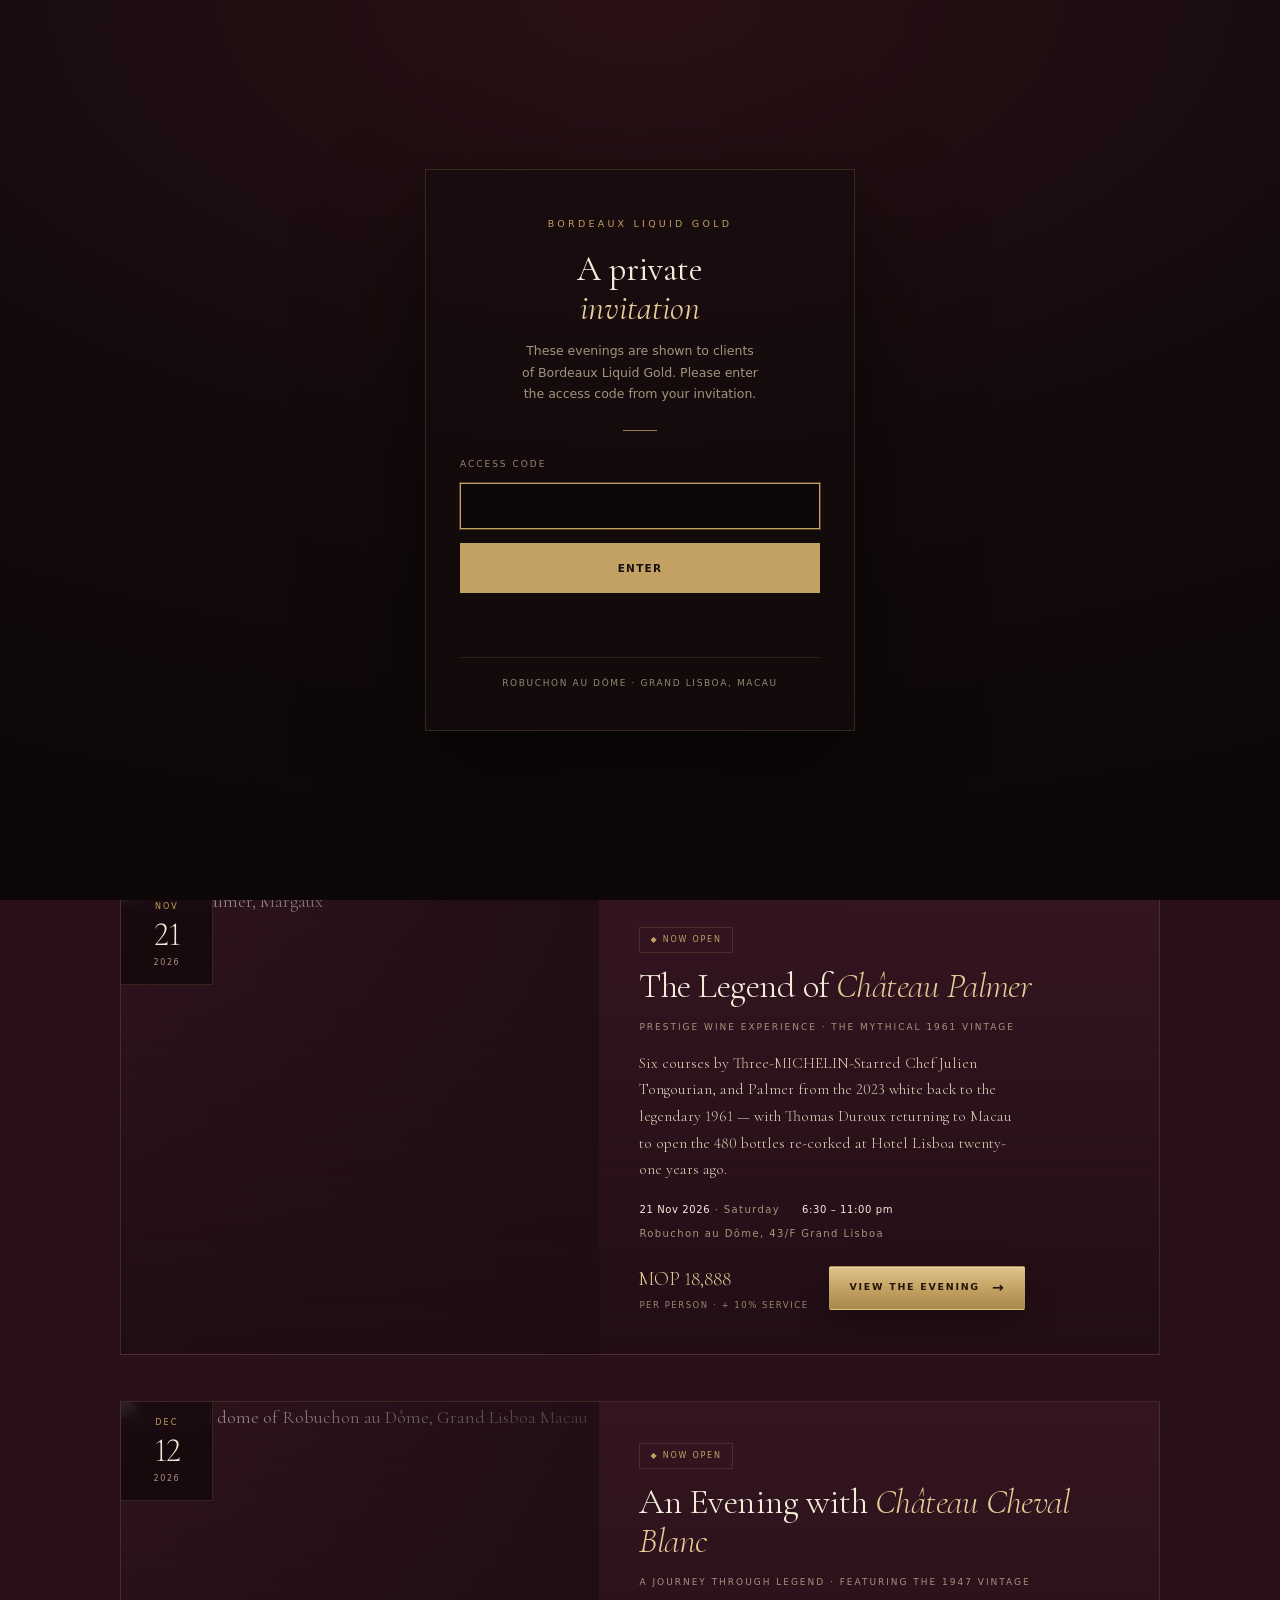
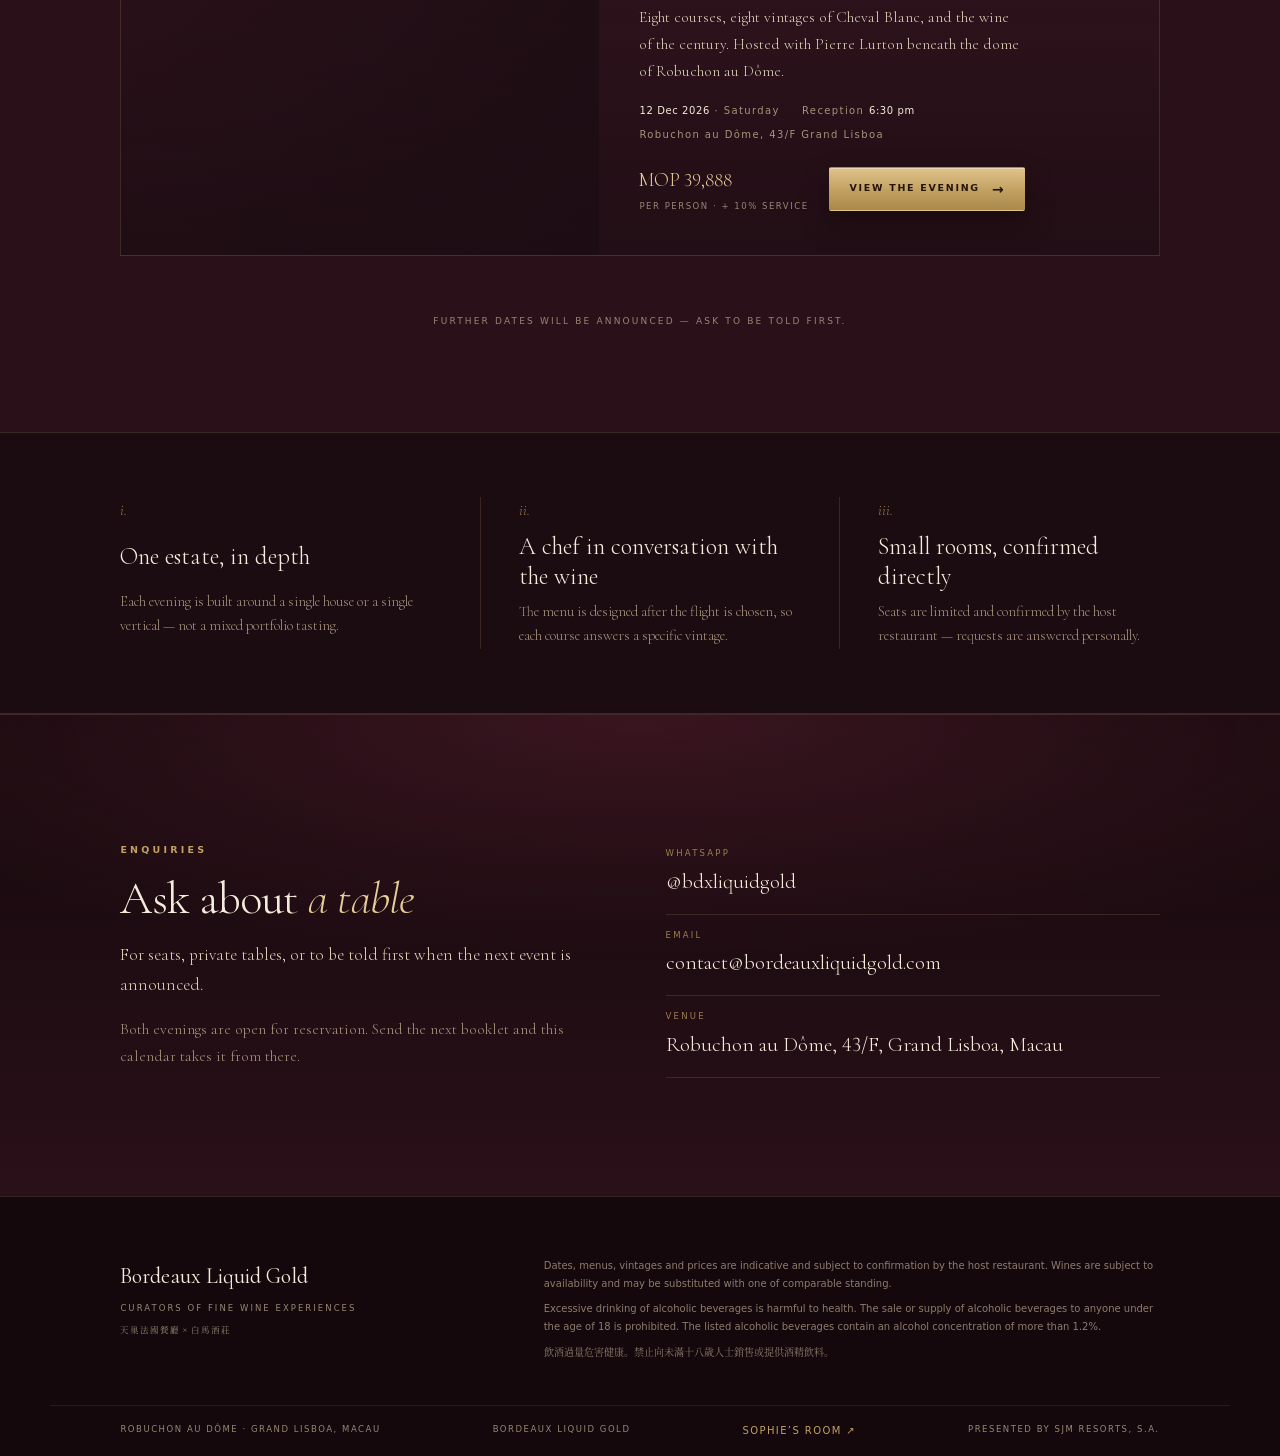
==== commit 06803c37: "Add files via upload" ====
--- a/events/index.html
+++ b/events/index.html
@@ -550,6 +550,10 @@
 <meta name="twitter:title" content="Two Evenings beneath the Dome · Robuchon au Dôme × Bordeaux Liquid Gold">
 <meta name="twitter:description" content="Château Palmer and the 1961 vintage, 21 November 2026. Château Cheval Blanc and the 1947, 12 December 2026. Two rare verticals beneath the dome of Macau's only three-MICHELIN-starred restaurant.">
 <meta name="twitter:image" content="https://events.bordeauxliquidgold.com/og-events.jpg">
+  <link rel="icon" href="/favicon.ico" sizes="any">
+  <link rel="icon" type="image/png" sizes="192x192" href="/icons/icon-192.png">
+  <link rel="apple-touch-icon" sizes="180x180" href="/icons/apple-touch-icon.png">
+  <link rel="manifest" href="/site.webmanifest">
 </head>
 <body>
 
@@ -655,7 +659,7 @@
 <!-- ============================== HERO ============================== -->
 <section class="hero" id="top" aria-labelledby="pageTitle">
   <div class="hero-bg" aria-hidden="true">
-    <img src="[data-uri]" alt="" fetchpriority="high" decoding="async">
+    <img src="/assets/thumb-cb.webp" alt="" fetchpriority="high" decoding="async">
   </div>
   <div class="hero-veil" aria-hidden="true"></div>
   <div class="hero-frame" aria-hidden="true"></div>
@@ -699,7 +703,7 @@
           <span class="d">21</span>
           <span class="y">2026</span>
         </div>
-        <img src="[data-uri]" alt="Château Palmer, Margaux" loading="lazy" decoding="async">
+        <img src="/assets/thumb-pa.webp" alt="Château Palmer, Margaux" loading="lazy" decoding="async">
       </div>
       <div class="event-body">
         <span class="event-tag">◆ Now open</span>
@@ -726,7 +730,7 @@
           <span class="d">12</span>
           <span class="y">2026</span>
         </div>
-        <img src="[data-uri]